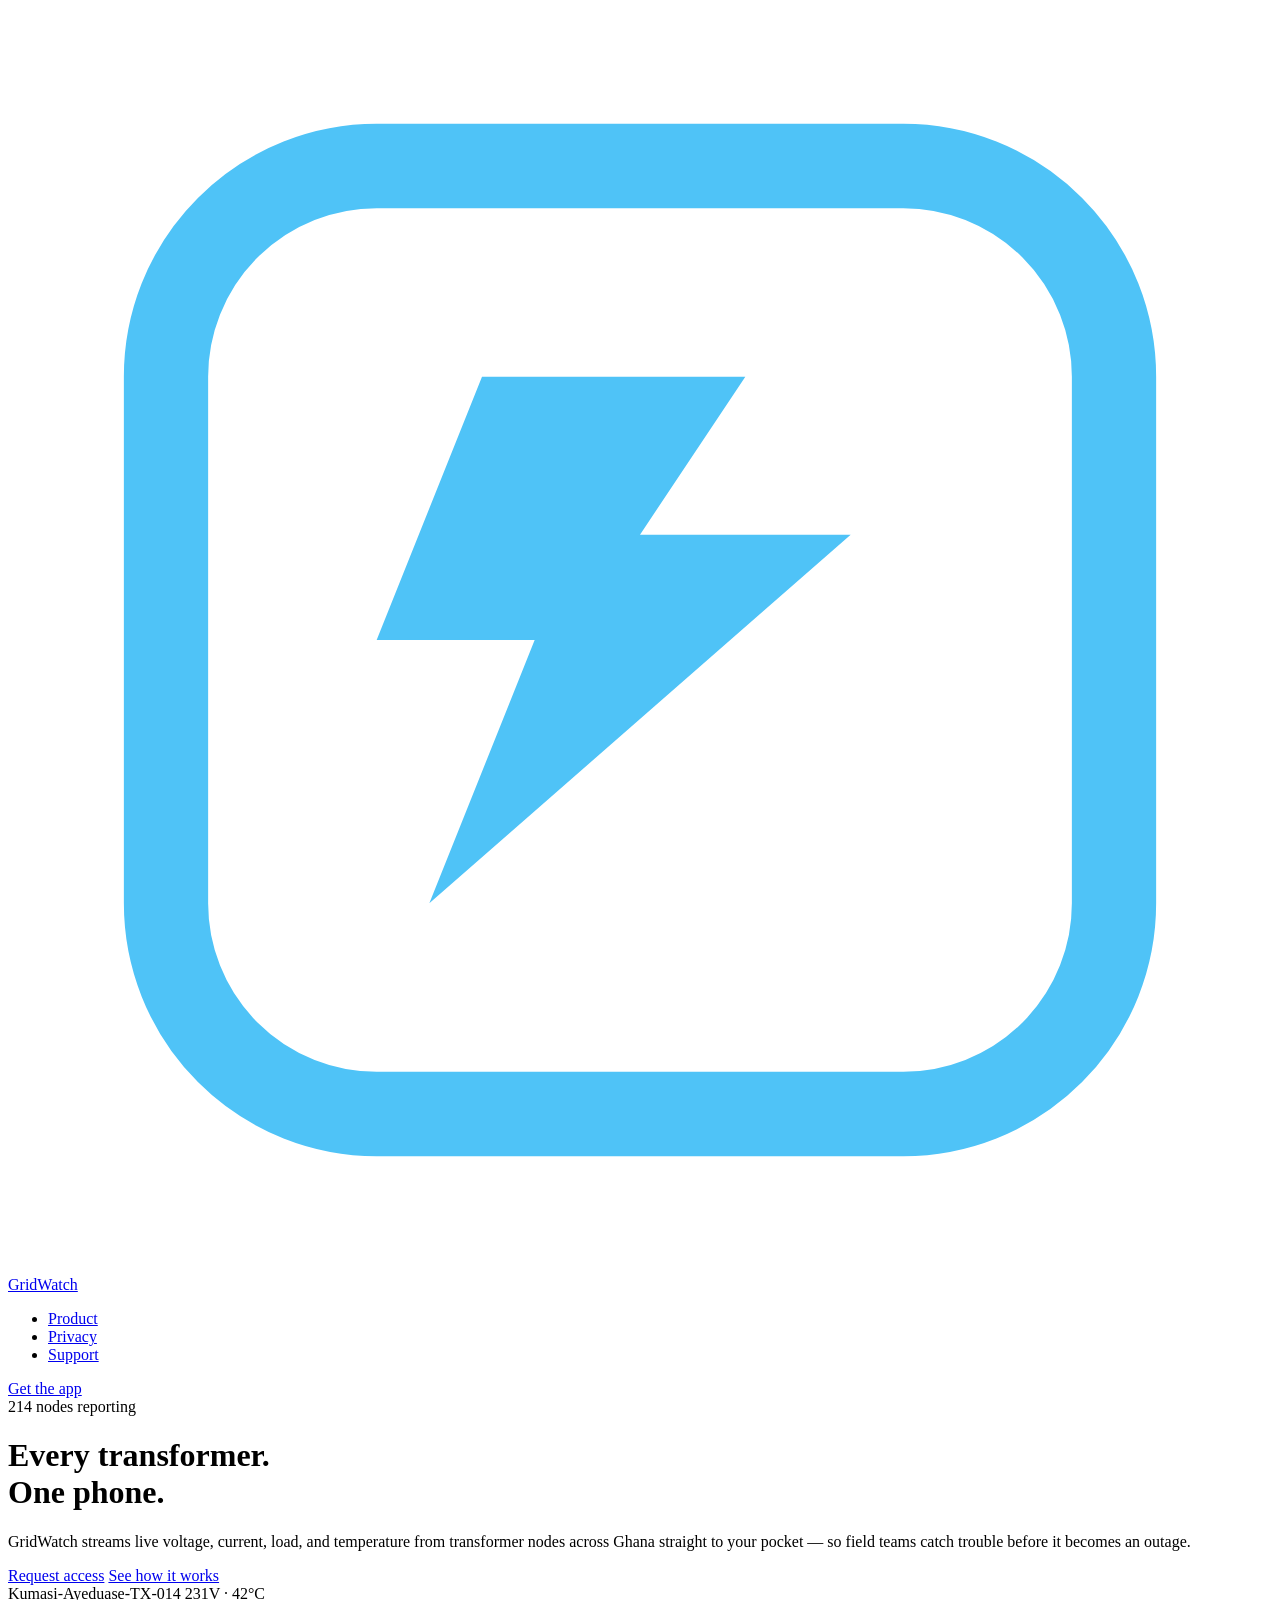
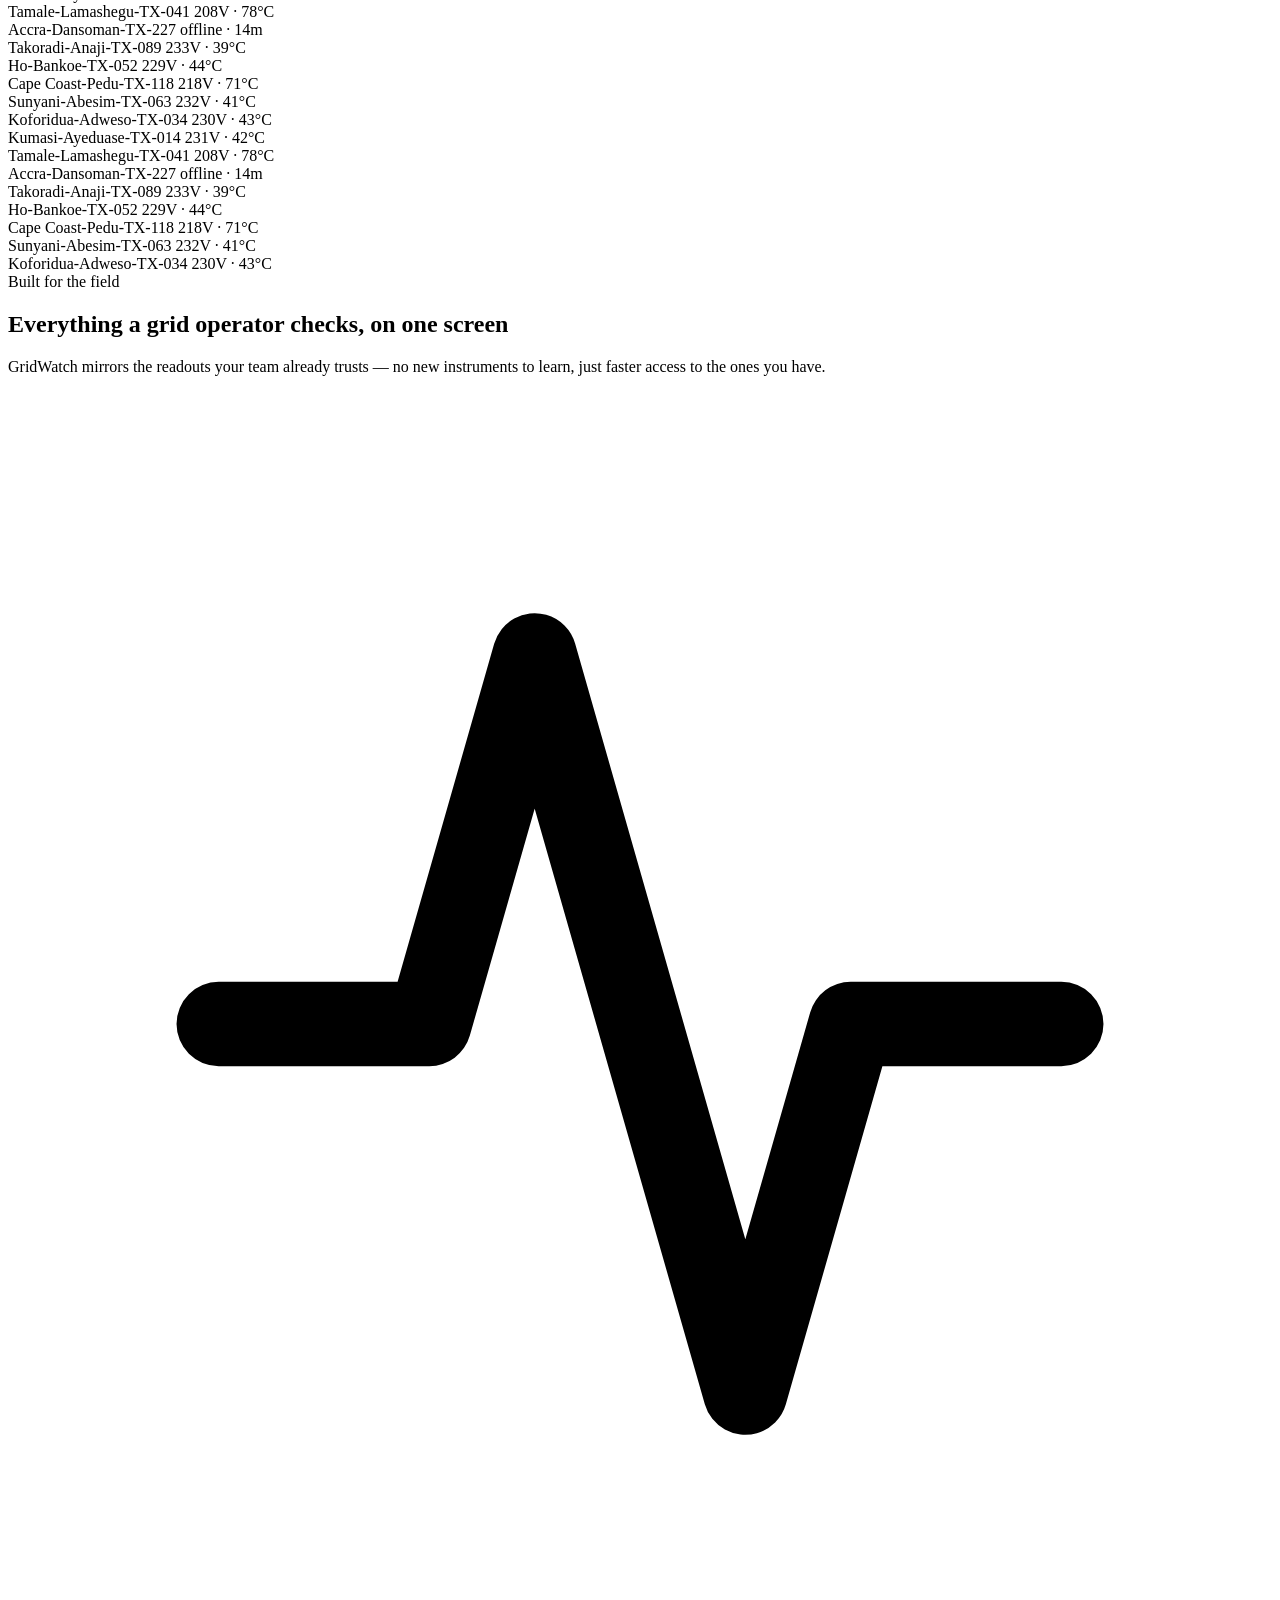
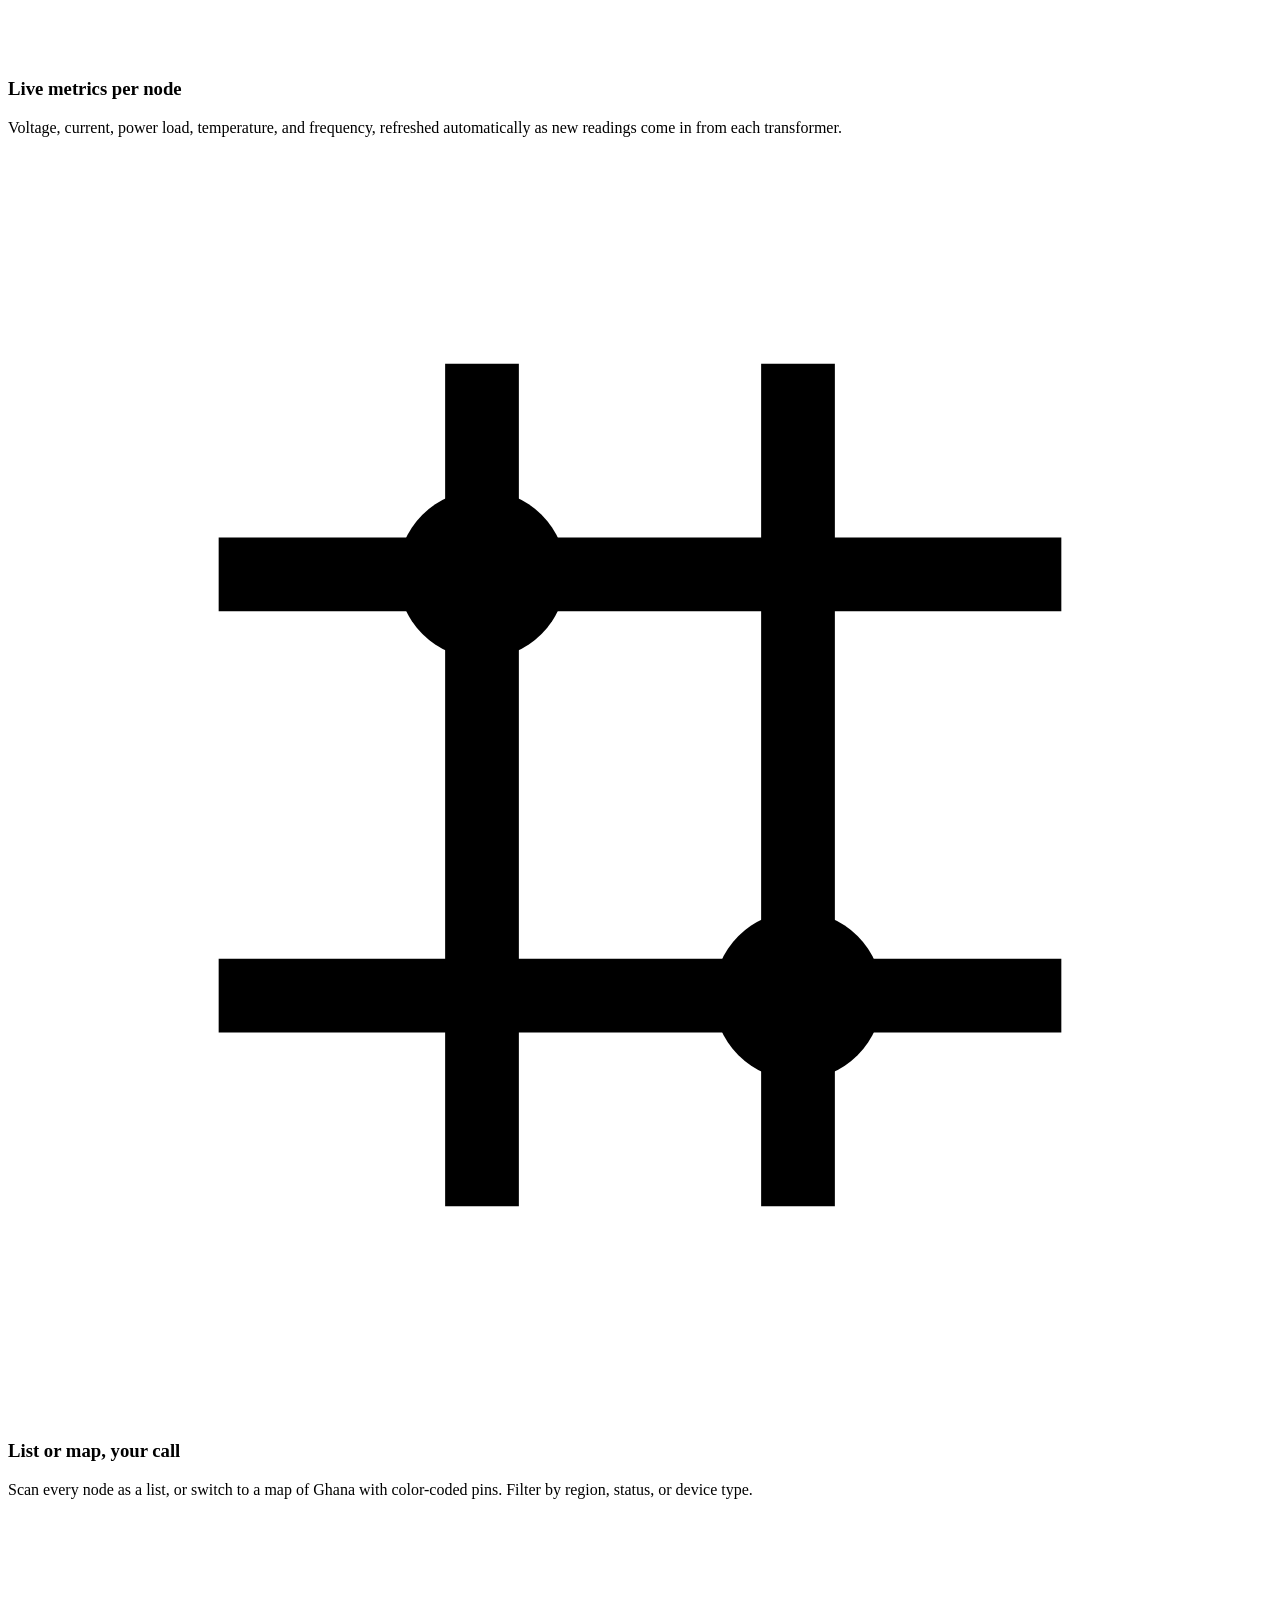
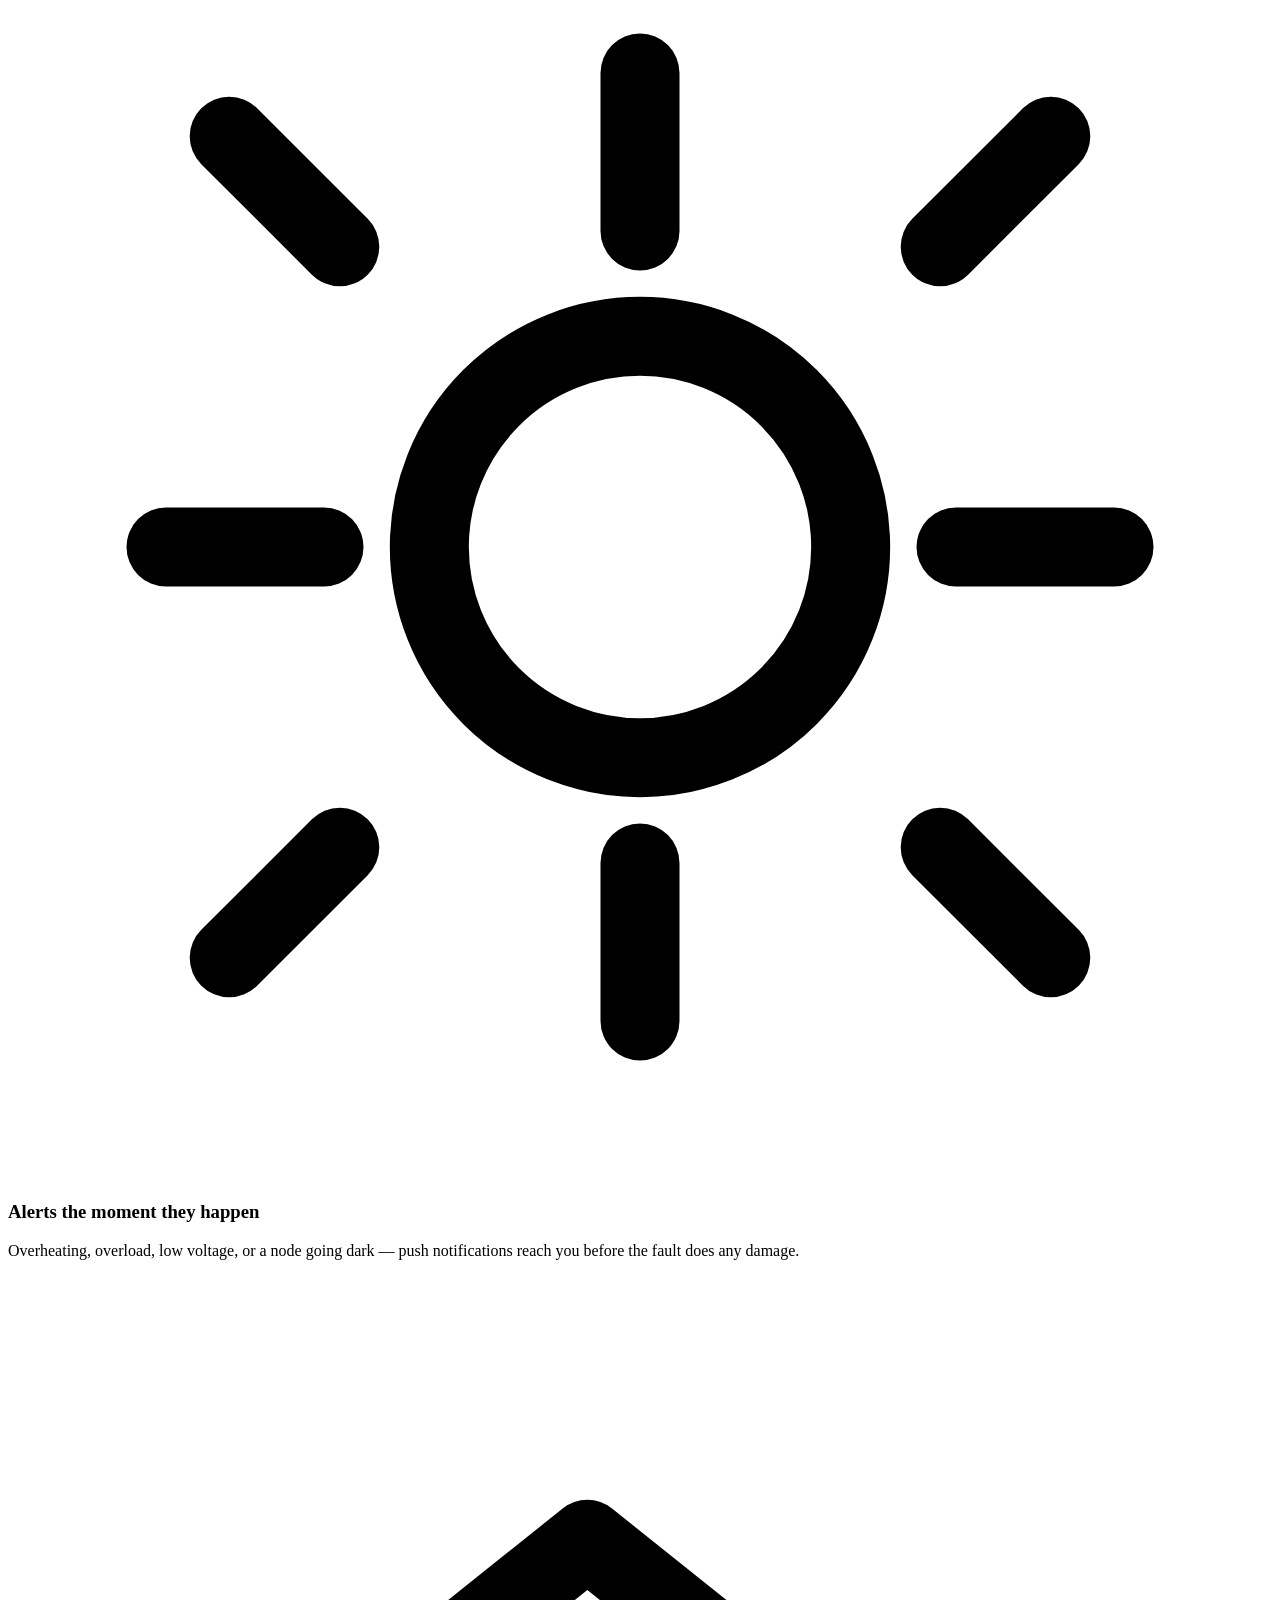
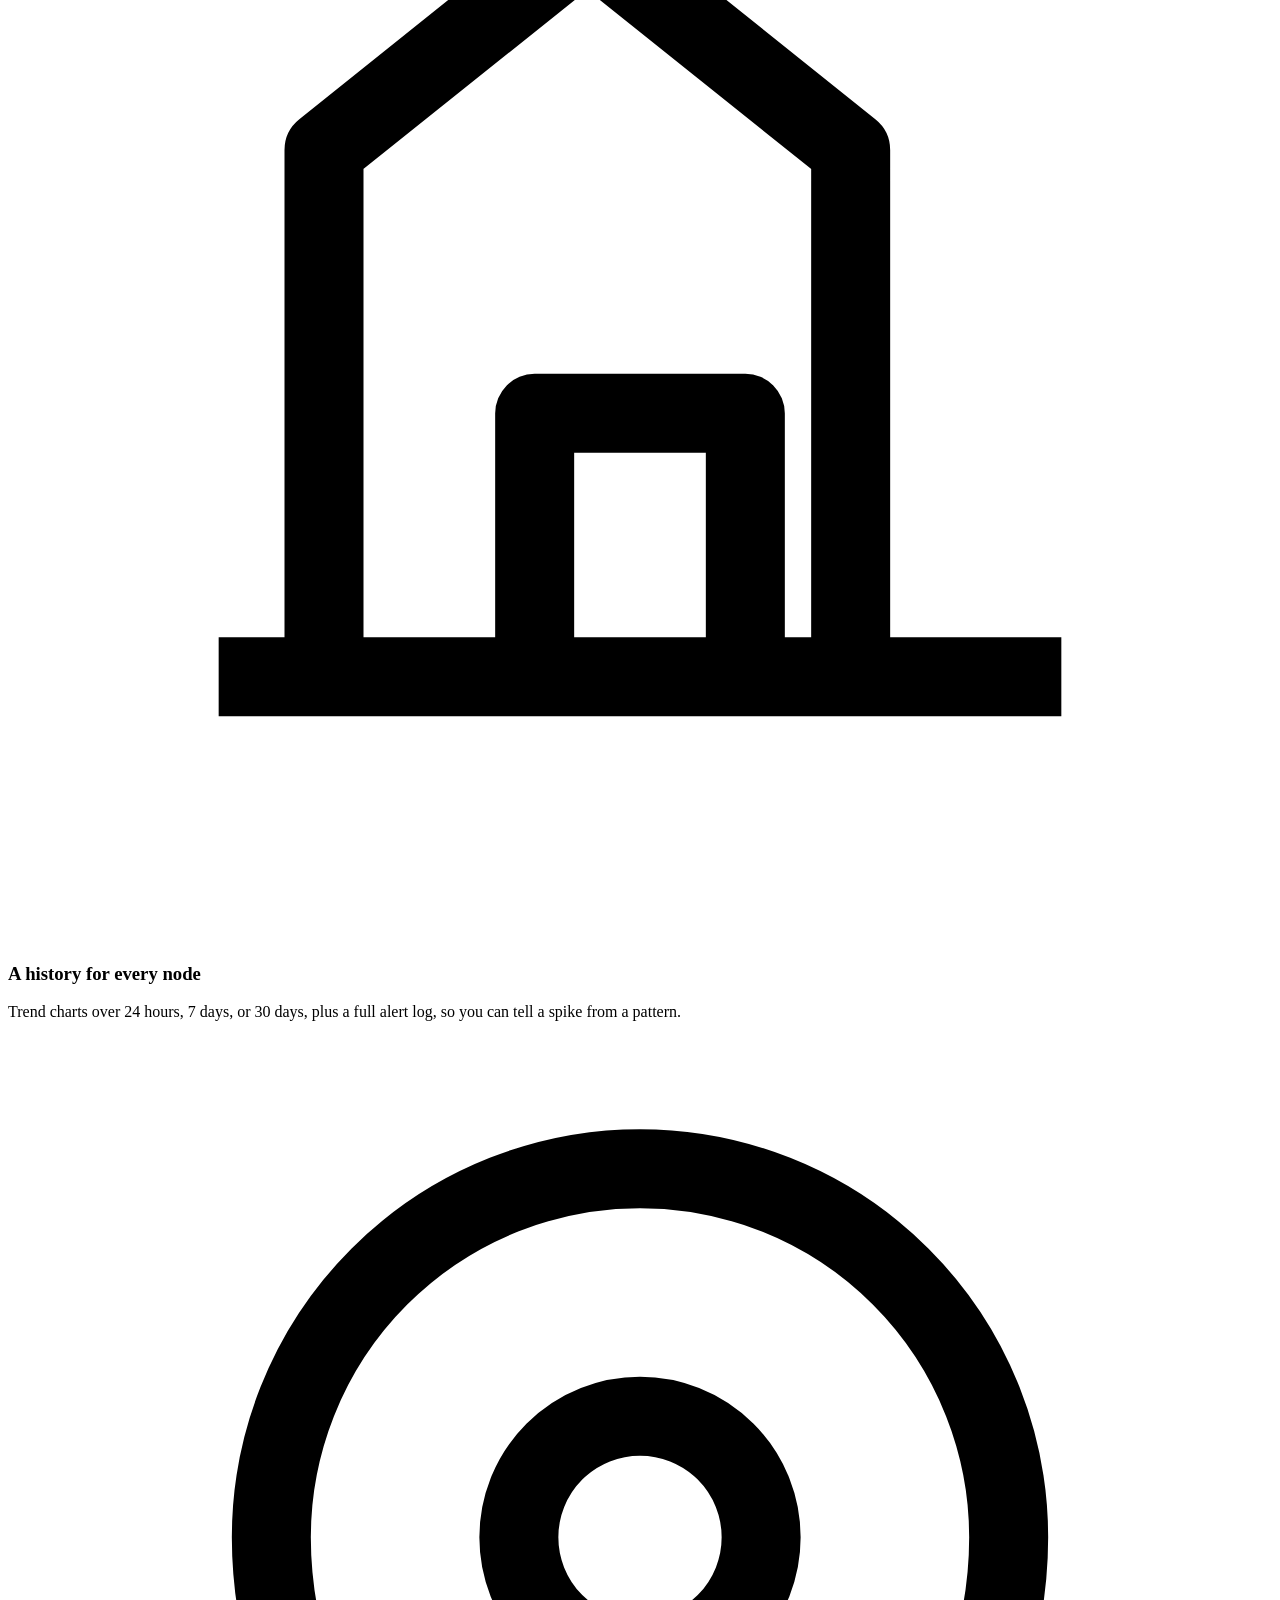
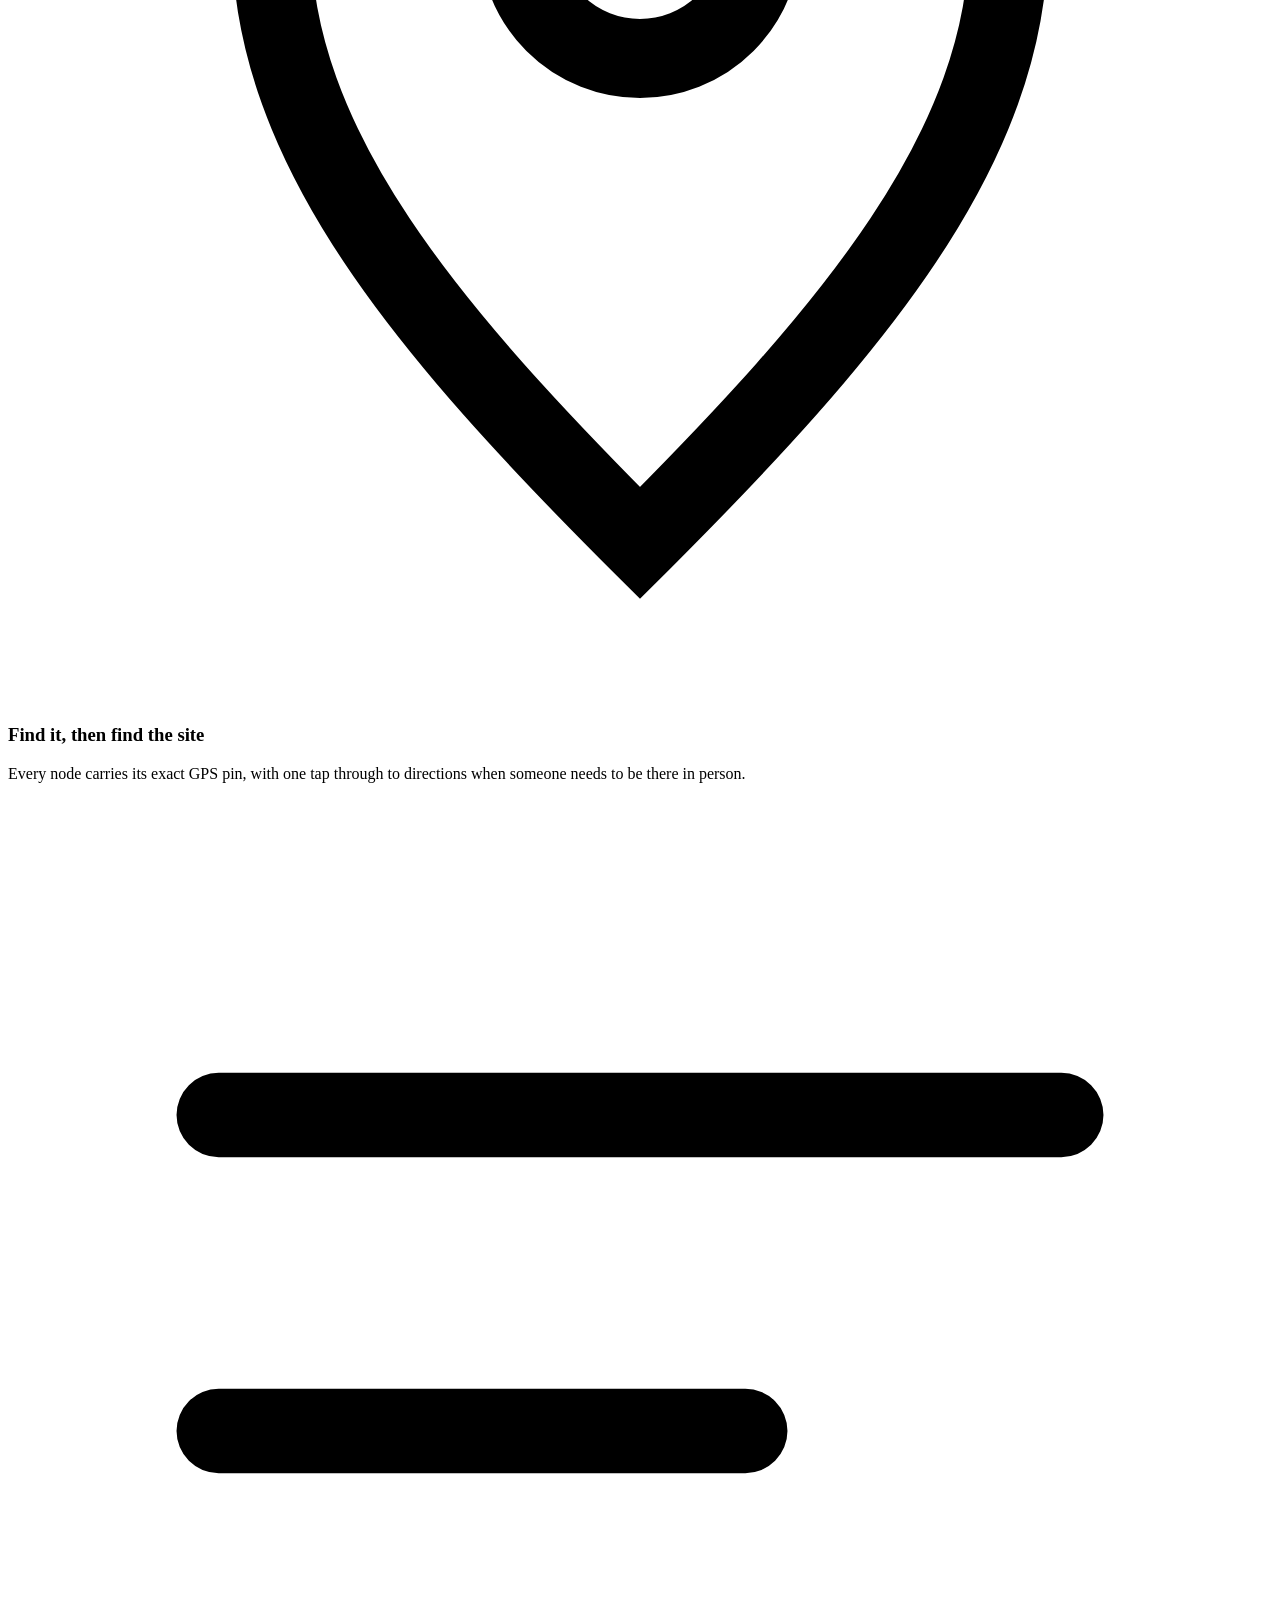
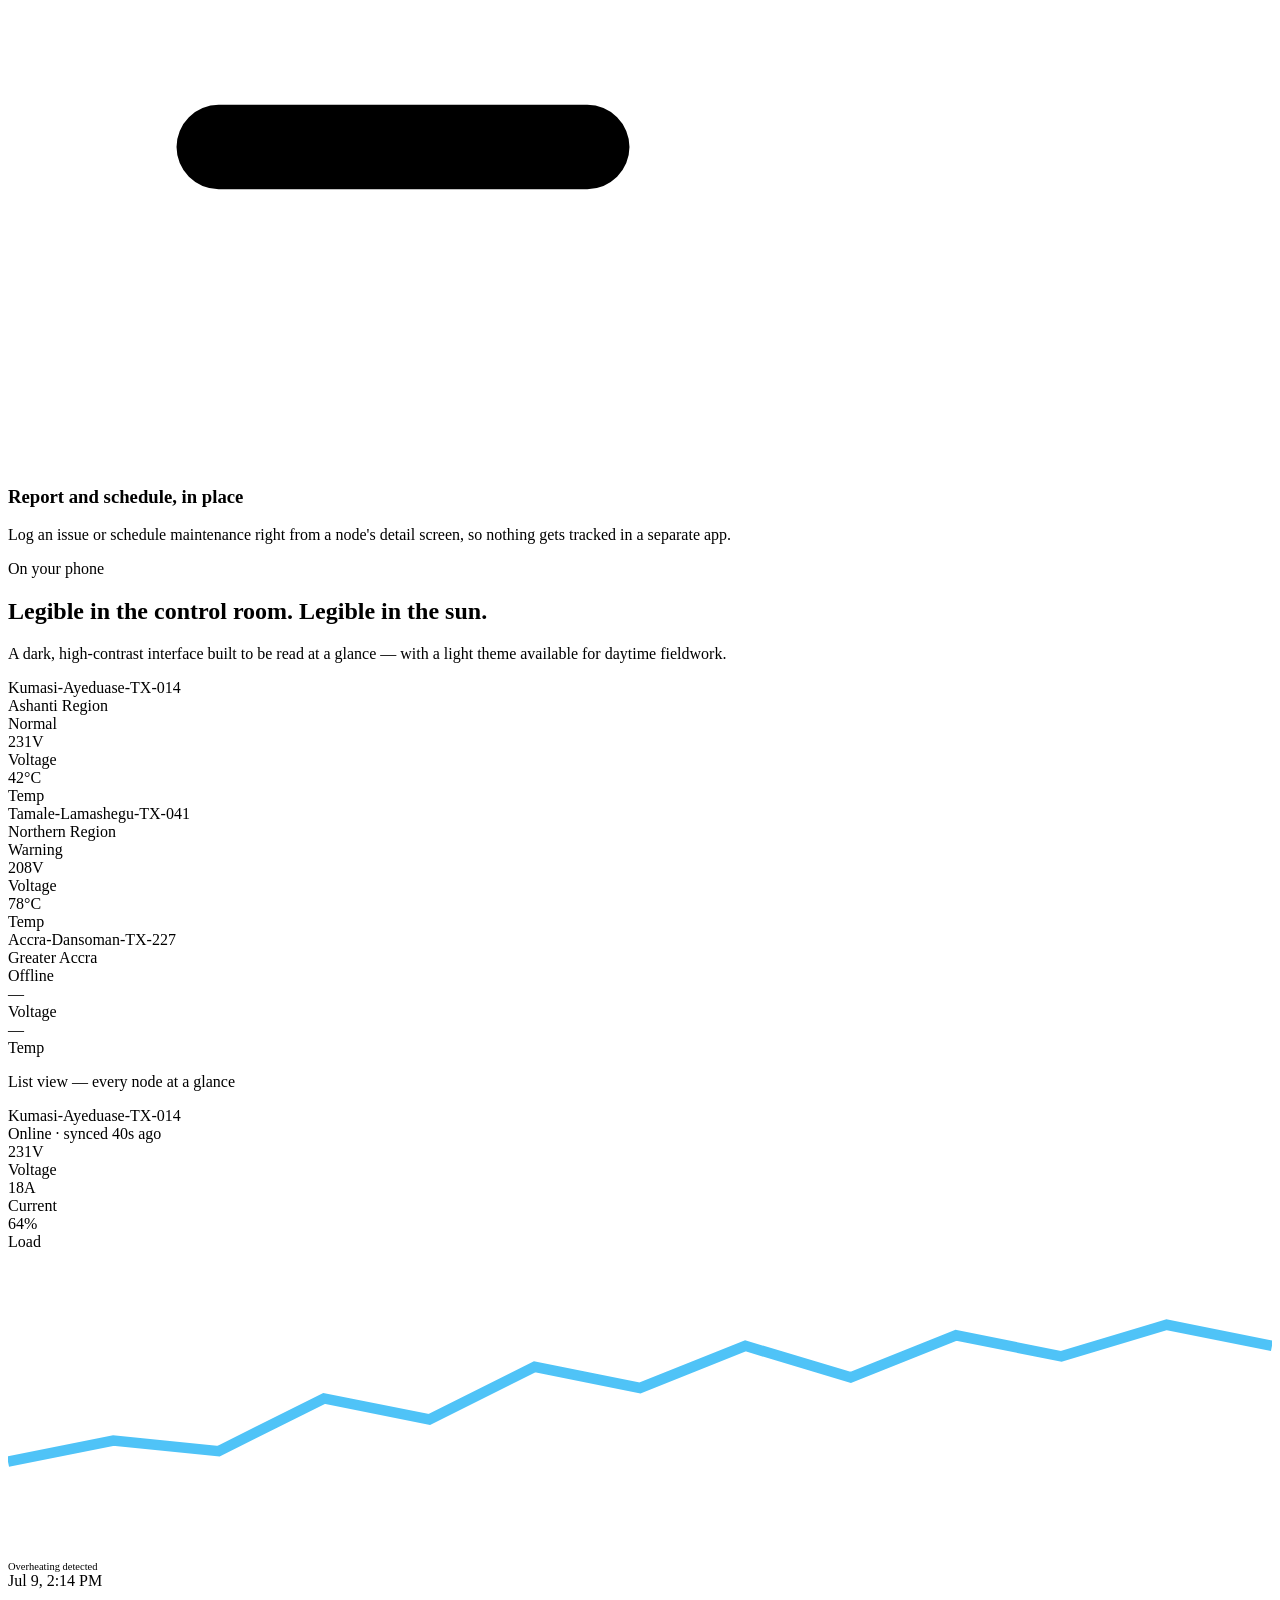
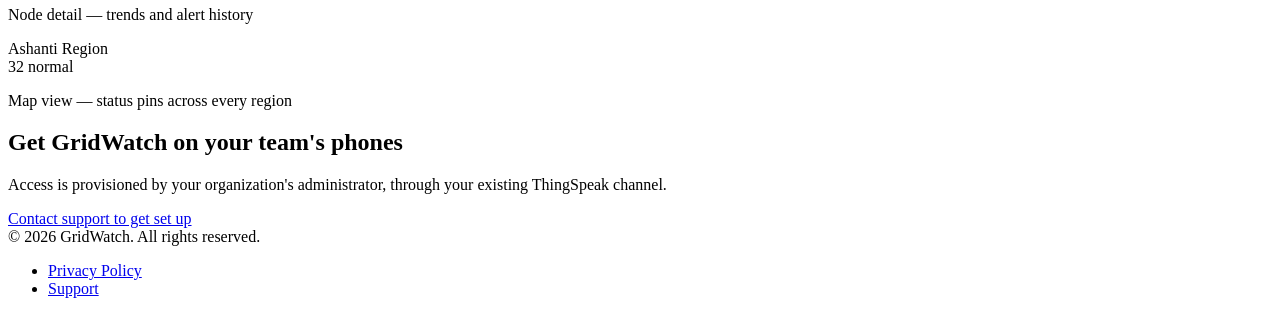
==== index.html @ 8b5fe707 "refactor: migrate main index.html to the root directory and remove legacy docs version." ====
<!DOCTYPE html>
<html lang="en">
<head>
<meta charset="UTF-8">
<meta name="viewport" content="width=device-width, initial-scale=1.0">
<title>GridWatch — Real-time transformer monitoring across Ghana</title>
<meta name="description" content="GridWatch gives field engineers and grid operators live voltage, load, and temperature data from every transformer node — with instant alerts and map-based tracking.">
<link rel="preconnect" href="https://fonts.googleapis.com">
<link rel="preconnect" href="https://fonts.gstatic.com" crossorigin>
<link href="https://fonts.googleapis.com/css2?family=Space+Grotesk:wght@500;600;700&family=Inter:wght@400;500;600&family=JetBrains+Mono:wght@400;500&display=swap" rel="stylesheet">
<link rel="stylesheet" href="styles.css">
</head>
<body>

<nav class="site-nav">
  <div class="wrap">
    <a href="index.html" class="brand">
      <svg class="brand-mark" viewBox="0 0 24 24" fill="none" xmlns="http://www.w3.org/2000/svg">
        <rect x="3" y="3" width="18" height="18" rx="4" stroke="#4fc3f7" stroke-width="1.6"/>
        <path d="M9 7L7 12H10L8 17L16 10H12L14 7H9Z" fill="#4fc3f7"/>
      </svg>
      GridWatch
    </a>
    <ul class="nav-links">
      <li><a href="index.html" aria-current="page">Product</a></li>
      <li><a href="privacy.html">Privacy</a></li>
      <li><a href="support.html">Support</a></li>
    </ul>
    <a href="support.html" class="nav-cta">Get the app</a>
  </div>
</nav>

<header class="hero">
  <div class="wrap">
    <span class="eyebrow"><span class="dot dot-green"></span> 214 nodes reporting</span>
    <h1 class="hero-title">Every transformer.<br>One <span class="accent">phone.</span></h1>
    <p class="hero-sub">GridWatch streams live voltage, current, load, and temperature from transformer nodes across Ghana straight to your pocket — so field teams catch trouble before it becomes an outage.</p>
    <div class="hero-actions">
      <a href="support.html" class="btn btn-primary">Request access</a>
      <a href="#features" class="btn btn-ghost">See how it works</a>
    </div>
  </div>
</header>

<div class="live-strip" aria-hidden="true">
  <div class="strip-track" id="stripTrack"></div>
</div>

<main>
<section id="features">
  <div class="wrap">
    <div class="section-head">
      <span class="section-label">Built for the field</span>
      <h2>Everything a grid operator checks, on one screen</h2>
      <p class="section-sub">GridWatch mirrors the readouts your team already trusts — no new instruments to learn, just faster access to the ones you have.</p>
    </div>

    <div class="feature-grid">
      <div class="feature-card">
        <svg class="icon" viewBox="0 0 24 24" fill="none"><path d="M4 12h4l2-7 4 14 2-7h4" stroke="currentColor" stroke-width="1.6" stroke-linecap="round" stroke-linejoin="round"/></svg>
        <h3>Live metrics per node</h3>
        <p>Voltage, current, power load, temperature, and frequency, refreshed automatically as new readings come in from each transformer.</p>
      </div>
      <div class="feature-card">
        <svg class="icon" viewBox="0 0 24 24" fill="none"><path d="M9 4v16M15 4v16M4 8h16M4 16h16" stroke="currentColor" stroke-width="1.4"/><circle cx="9" cy="8" r="1.6" fill="currentColor"/><circle cx="15" cy="16" r="1.6" fill="currentColor"/></svg>
        <h3>List or map, your call</h3>
        <p>Scan every node as a list, or switch to a map of Ghana with color-coded pins. Filter by region, status, or device type.</p>
      </div>
      <div class="feature-card">
        <svg class="icon" viewBox="0 0 24 24" fill="none"><path d="M12 3v3M12 18v3M4.2 4.2l2.1 2.1M17.7 17.7l2.1 2.1M3 12h3M18 12h3M4.2 19.8l2.1-2.1M17.7 6.3l2.1-2.1" stroke="currentColor" stroke-width="1.5" stroke-linecap="round"/><circle cx="12" cy="12" r="4" stroke="currentColor" stroke-width="1.5"/></svg>
        <h3>Alerts the moment they happen</h3>
        <p>Overheating, overload, low voltage, or a node going dark — push notifications reach you before the fault does any damage.</p>
      </div>
      <div class="feature-card">
        <svg class="icon" viewBox="0 0 24 24" fill="none"><path d="M4 19h16M6 19V9l5-4 5 4v10M10 19v-5h4v5" stroke="currentColor" stroke-width="1.5" stroke-linejoin="round"/></svg>
        <h3>A history for every node</h3>
        <p>Trend charts over 24 hours, 7 days, or 30 days, plus a full alert log, so you can tell a spike from a pattern.</p>
      </div>
      <div class="feature-card">
        <svg class="icon" viewBox="0 0 24 24" fill="none"><path d="M12 21c4-4 7-7.5 7-11.5A7 7 0 105 9.5C5 13.5 8 17 12 21z" stroke="currentColor" stroke-width="1.5"/><circle cx="12" cy="9.5" r="2.3" stroke="currentColor" stroke-width="1.5"/></svg>
        <h3>Find it, then find the site</h3>
        <p>Every node carries its exact GPS pin, with one tap through to directions when someone needs to be there in person.</p>
      </div>
      <div class="feature-card">
        <svg class="icon" viewBox="0 0 24 24" fill="none"><path d="M4 6h16M4 12h10M4 18h7" stroke="currentColor" stroke-width="1.6" stroke-linecap="round"/></svg>
        <h3>Report and schedule, in place</h3>
        <p>Log an issue or schedule maintenance right from a node's detail screen, so nothing gets tracked in a separate app.</p>
      </div>
    </div>
  </div>
</section>

<section>
  <div class="wrap">
    <div class="section-head">
      <span class="section-label">On your phone</span>
      <h2>Legible in the control room. Legible in the sun.</h2>
      <p class="section-sub">A dark, high-contrast interface built to be read at a glance — with a light theme available for daytime fieldwork.</p>
    </div>

    <div class="screens-row">
      <div>
        <div class="phone">
          <div class="phone-screen">
            <div class="mock-card">
              <div class="mock-row">
                <div>
                  <div class="mock-id">Kumasi-Ayeduase-TX-014</div>
                  <div class="mock-region">Ashanti Region</div>
                </div>
                <span class="mock-badge badge-green"><span class="dot dot-green"></span>Normal</span>
              </div>
              <div class="mock-metrics">
                <div class="mock-metric"><div class="n">231V</div><div class="l">Voltage</div></div>
                <div class="mock-metric"><div class="n">42°C</div><div class="l">Temp</div></div>
              </div>
            </div>
            <div class="mock-card">
              <div class="mock-row">
                <div>
                  <div class="mock-id">Tamale-Lamashegu-TX-041</div>
                  <div class="mock-region">Northern Region</div>
                </div>
                <span class="mock-badge badge-amber"><span class="dot dot-amber"></span>Warning</span>
              </div>
              <div class="mock-metrics">
                <div class="mock-metric"><div class="n">208V</div><div class="l">Voltage</div></div>
                <div class="mock-metric"><div class="n">78°C</div><div class="l">Temp</div></div>
              </div>
            </div>
            <div class="mock-card">
              <div class="mock-row">
                <div>
                  <div class="mock-id">Accra-Dansoman-TX-227</div>
                  <div class="mock-region">Greater Accra</div>
                </div>
                <span class="mock-badge badge-red"><span class="dot dot-red"></span>Offline</span>
              </div>
              <div class="mock-metrics">
                <div class="mock-metric"><div class="n">—</div><div class="l">Voltage</div></div>
                <div class="mock-metric"><div class="n">—</div><div class="l">Temp</div></div>
              </div>
            </div>
          </div>
        </div>
        <p class="phone-cap">List view — every node at a glance</p>
      </div>

      <div>
        <div class="phone">
          <div class="phone-screen">
            <div class="mock-card">
              <div class="mock-row">
                <div>
                  <div class="mock-id">Kumasi-Ayeduase-TX-014</div>
                  <div class="mock-region">Online · synced 40s ago</div>
                </div>
              </div>
            </div>
            <div class="mock-metrics">
              <div class="mock-metric"><div class="n">231V</div><div class="l">Voltage</div></div>
              <div class="mock-metric"><div class="n">18A</div><div class="l">Current</div></div>
              <div class="mock-metric"><div class="n">64%</div><div class="l">Load</div></div>
            </div>
            <div class="mock-chart">
              <svg width="100%" height="100%" viewBox="0 0 240 58" preserveAspectRatio="none">
                <polyline points="0,40 20,36 40,38 60,28 80,32 100,22 120,26 140,18 160,24 180,16 200,20 220,14 240,18" fill="none" stroke="#4fc3f7" stroke-width="2"/>
              </svg>
            </div>
            <div class="mock-card">
              <div class="mock-row">
                <div class="mock-id" style="font-size:10.5px;">Overheating detected</div>
                <div class="mock-region" style="margin-top:0;">Jul 9, 2:14 PM</div>
              </div>
            </div>
          </div>
        </div>
        <p class="phone-cap">Node detail — trends and alert history</p>
      </div>

      <div>
        <div class="phone">
          <div class="phone-screen">
            <div class="mock-map">
              <span class="mock-pin" style="background:#34d399; top:30%; left:28%;"></span>
              <span class="mock-pin" style="background:#34d399; top:52%; left:60%;"></span>
              <span class="mock-pin" style="background:#fbbf24; top:62%; left:35%;"></span>
              <span class="mock-pin" style="background:#f87171; top:40%; left:70%;"></span>
              <span class="mock-pin" style="background:#34d399; top:75%; left:55%;"></span>
            </div>
            <div class="mock-card">
              <div class="mock-row">
                <div class="mock-id">Ashanti Region</div>
                <span class="mock-badge badge-green"><span class="dot dot-green"></span>32 normal</span>
              </div>
            </div>
          </div>
        </div>
        <p class="phone-cap">Map view — status pins across every region</p>
      </div>
    </div>
  </div>
</section>

<section class="cta-band">
  <div class="wrap">
    <h2>Get GridWatch on your team's phones</h2>
    <p>Access is provisioned by your organization's administrator, through your existing ThingSpeak channel.</p>
    <div class="cta-actions">
      <a href="support.html" class="btn btn-primary">Contact support to get set up</a>
    </div>
  </div>
</section>
</main>

<footer>
  <div class="wrap footer-row">
    <span class="footer-copy">© 2026 GridWatch. All rights reserved.</span>
    <ul class="footer-links">
      <li><a href="privacy.html">Privacy Policy</a></li>
      <li><a href="support.html">Support</a></li>
    </ul>
  </div>
</footer>

<script>
  // Build the live node strip once and duplicate it so the marquee loops seamlessly.
  const nodes = [
    { id: "Kumasi-Ayeduase-TX-014", status: "green", val: "231V · 42°C" },
    { id: "Tamale-Lamashegu-TX-041", status: "amber", val: "208V · 78°C" },
    { id: "Accra-Dansoman-TX-227", status: "red", val: "offline · 14m" },
    { id: "Takoradi-Anaji-TX-089", status: "green", val: "233V · 39°C" },
    { id: "Ho-Bankoe-TX-052", status: "green", val: "229V · 44°C" },
    { id: "Cape Coast-Pedu-TX-118", status: "amber", val: "218V · 71°C" },
    { id: "Sunyani-Abesim-TX-063", status: "green", val: "232V · 41°C" },
    { id: "Koforidua-Adweso-TX-034", status: "green", val: "230V · 43°C" },
  ];
  const track = document.getElementById("stripTrack");
  function render(list) {
    return list.map(n => `
      <div class="strip-node">
        <span class="dot dot-${n.status}"></span>
        <span class="id">${n.id}</span>
        <span class="val">${n.val}</span>
      </div>`).join("");
  }
  track.innerHTML = render(nodes) + render(nodes);
</script>

</body>
</html>
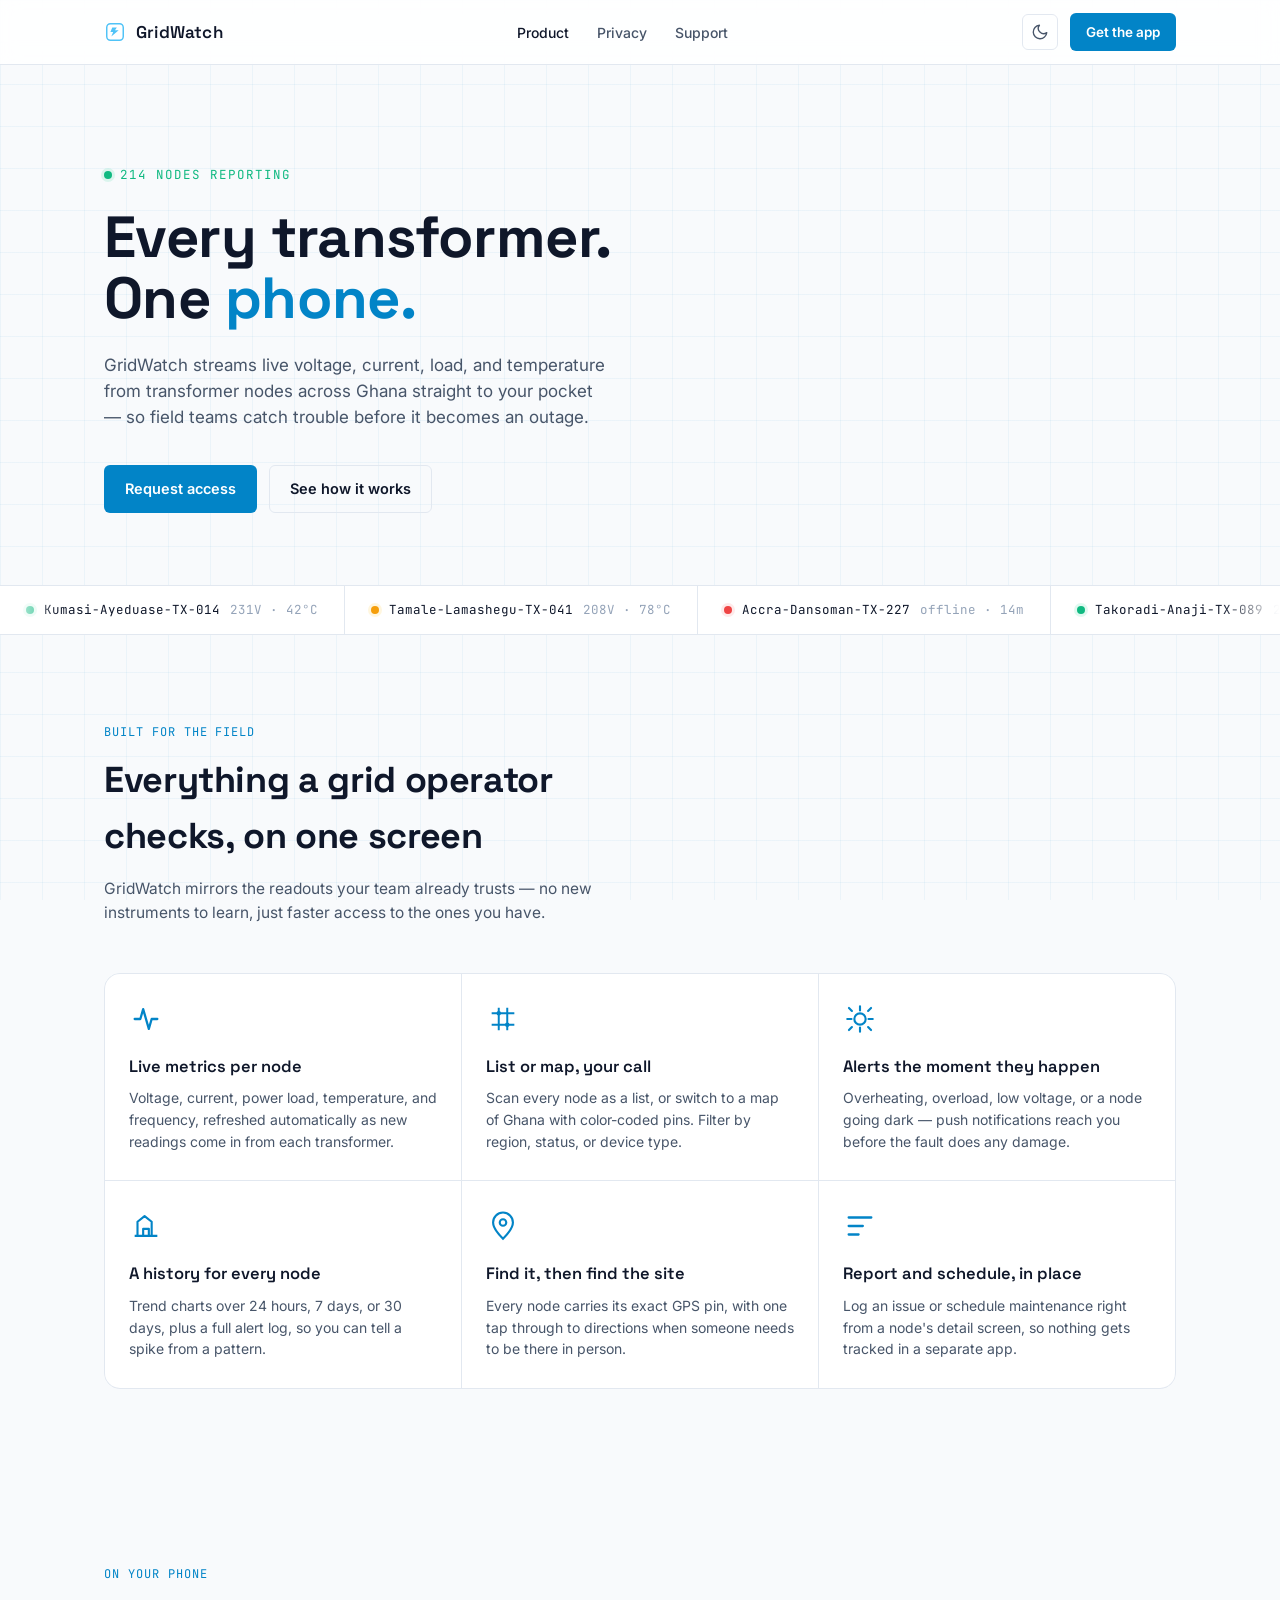
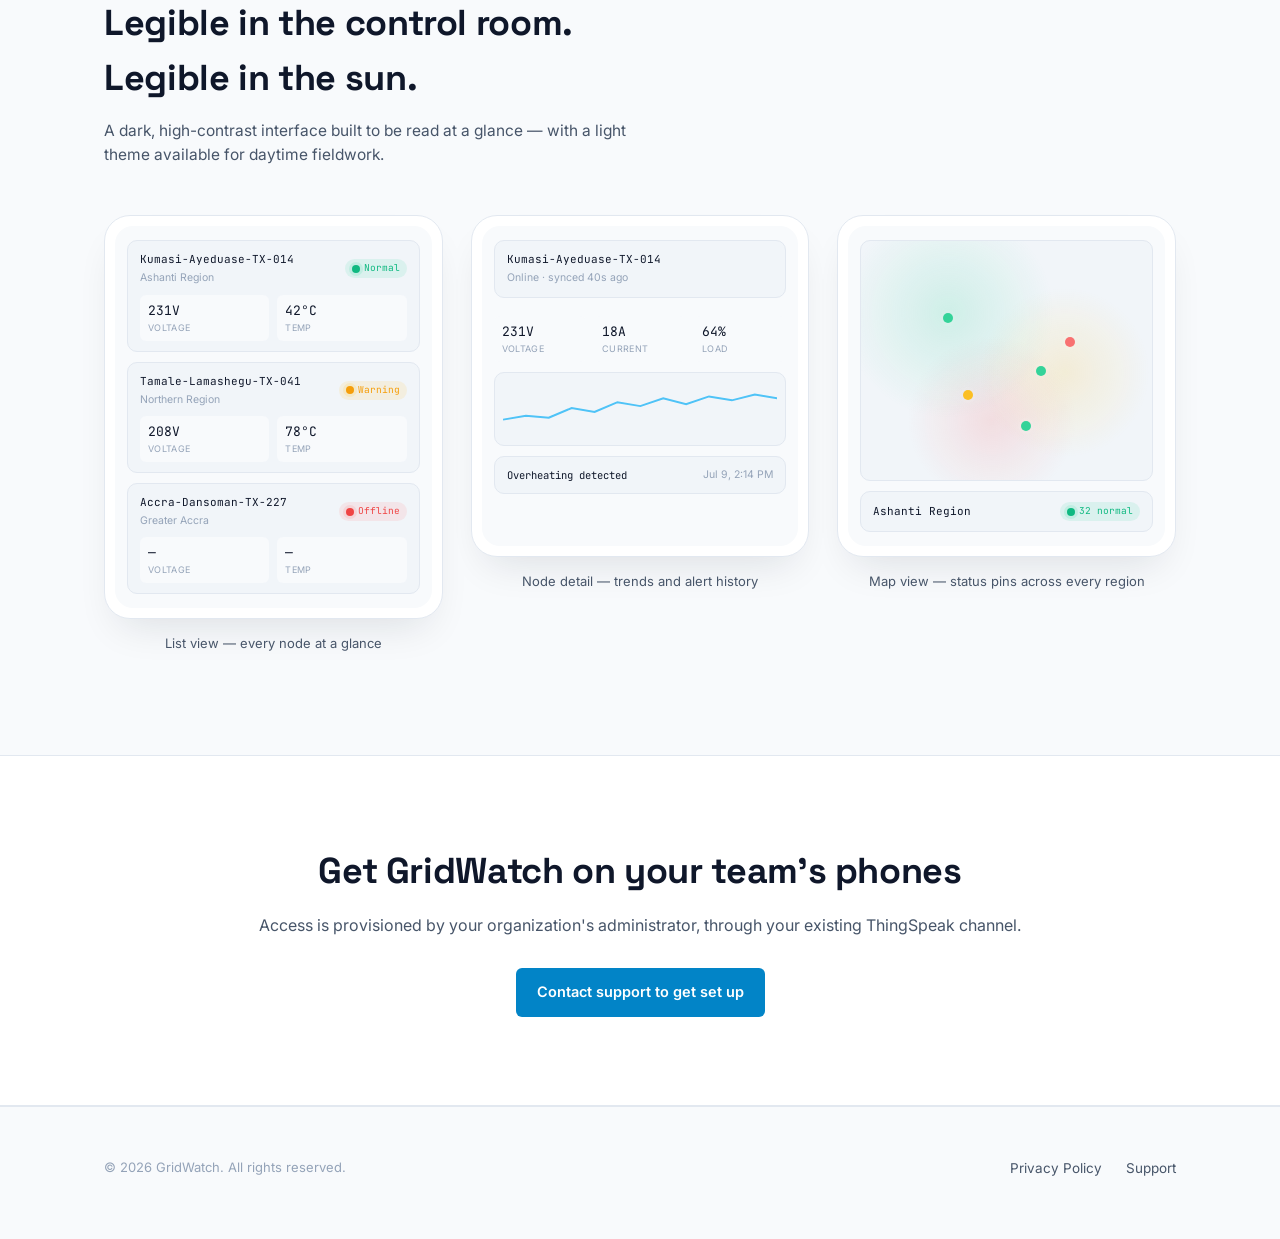
==== commit 7d324cda: "Add light mode support and theme toggle control across GridWatch pages Co-authored-by: KaliBlip <698" ====
--- a/index.html
+++ b/index.html
@@ -9,6 +9,7 @@
 <link rel="preconnect" href="https://fonts.gstatic.com" crossorigin>
 <link href="https://fonts.googleapis.com/css2?family=Space+Grotesk:wght@500;600;700&family=Inter:wght@400;500;600&family=JetBrains+Mono:wght@400;500&display=swap" rel="stylesheet">
 <link rel="stylesheet" href="styles.css">
+<script src="theme-init.js"></script>
 </head>
 <body>
 
@@ -26,7 +27,25 @@
       <li><a href="privacy.html">Privacy</a></li>
       <li><a href="support.html">Support</a></li>
     </ul>
-    <a href="support.html" class="nav-cta">Get the app</a>
+    <div class="nav-actions">
+      <button class="theme-toggle" aria-label="Toggle theme">
+        <svg class="icon-sun" viewBox="0 0 24 24" fill="none" stroke="currentColor" stroke-width="1.8" stroke-linecap="round" stroke-linejoin="round">
+          <circle cx="12" cy="12" r="5"></circle>
+          <line x1="12" y1="1" x2="12" y2="3"></line>
+          <line x1="12" y1="21" x2="12" y2="23"></line>
+          <line x1="4.22" y1="4.22" x2="5.64" y2="5.64"></line>
+          <line x1="18.36" y1="18.36" x2="19.78" y2="19.78"></line>
+          <line x1="1" y1="12" x2="3" y2="12"></line>
+          <line x1="21" y1="12" x2="23" y2="12"></line>
+          <line x1="4.22" y1="19.78" x2="5.64" y2="18.36"></line>
+          <line x1="18.36" y1="5.64" x2="19.78" y2="4.22"></line>
+        </svg>
+        <svg class="icon-moon" viewBox="0 0 24 24" fill="none" stroke="currentColor" stroke-width="1.8" stroke-linecap="round" stroke-linejoin="round">
+          <path d="M21 12.79A9 9 0 1 1 11.21 3 7 7 0 0 0 21 12.79z"></path>
+        </svg>
+      </button>
+      <a href="support.html" class="nav-cta">Get the app</a>
+    </div>
   </div>
 </nav>
 
@@ -246,6 +265,7 @@
   }
   track.innerHTML = render(nodes) + render(nodes);
 </script>
+<script src="theme.js"></script>
 
 </body>
 </html>
--- a/styles.css
+++ b/styles.css
@@ -0,0 +1,668 @@
+/* ===========================================================
+   GridWatch — Design Tokens
+   Control-room dashboard aesthetic. Dark base, three status
+   colors carried over from the app itself, cyan as the one
+   interactive/brand accent (kept separate from status colors
+   so it never gets mistaken for a state).
+=========================================================== */
+:root {
+  --bg: #0a0e12;
+  --surface: #121820;
+  --surface-2: #1a222b;
+  --border: #232d38;
+  --text: #e7edf1;
+  --text-muted: #8592a0;
+  --text-faint: #566270;
+
+  --green: #34d399;   /* normal / online   */
+  --amber: #fbbf24;   /* warning           */
+  --red:   #f87171;   /* critical / offline*/
+  --cyan:  #4fc3f7;   /* brand / interactive only */
+
+  --nav-bg: rgba(10, 14, 18, 0.82);
+  --grid-line: rgba(79, 195, 247, 0.035);
+  --shadow-phone: 0 30px 60px -30px rgba(0,0,0,0.6);
+  --btn-primary-bg: #4fc3f7;
+  --btn-primary-hover: #7ad2f9;
+  --btn-primary-text: #06121a;
+
+  --font-display: "Space Grotesk", "Inter", sans-serif;
+  --font-body: "Inter", sans-serif;
+  --font-mono: "JetBrains Mono", ui-monospace, monospace;
+
+  --radius-sm: 6px;
+  --radius-md: 10px;
+  --radius-lg: 16px;
+
+  --max-w: 1120px;
+
+  color-scheme: dark;
+}
+
+[data-theme="light"] {
+  --bg: #f8fafc;
+  --surface: #ffffff;
+  --surface-2: #f1f5f9;
+  --border: #e2e8f0;
+  --text: #0f172a;
+  --text-muted: #475569;
+  --text-faint: #94a3b8;
+
+  --green: #10b981;
+  --amber: #f59e0b;
+  --red:   #ef4444;
+  --cyan:  #0284c7;
+
+  --nav-bg: rgba(255, 255, 255, 0.85);
+  --grid-line: rgba(2, 132, 199, 0.05);
+  --shadow-phone: 0 20px 40px -15px rgba(15, 23, 42, 0.12);
+  --btn-primary-bg: #0284c7;
+  --btn-primary-hover: #0369a1;
+  --btn-primary-text: #ffffff;
+
+  color-scheme: light;
+}
+
+[data-theme="dark"] {
+  --bg: #0a0e12;
+  --surface: #121820;
+  --surface-2: #1a222b;
+  --border: #232d38;
+  --text: #e7edf1;
+  --text-muted: #8592a0;
+  --text-faint: #566270;
+
+  --green: #34d399;
+  --amber: #fbbf24;
+  --red:   #f87171;
+  --cyan:  #4fc3f7;
+
+  --nav-bg: rgba(10, 14, 18, 0.82);
+  --grid-line: rgba(79, 195, 247, 0.035);
+  --shadow-phone: 0 30px 60px -30px rgba(0,0,0,0.6);
+  --btn-primary-bg: #4fc3f7;
+  --btn-primary-hover: #7ad2f9;
+  --btn-primary-text: #06121a;
+
+  color-scheme: dark;
+}
+
+@media (prefers-color-scheme: light) {
+  :root:not([data-theme="dark"]) {
+    --bg: #f8fafc;
+    --surface: #ffffff;
+    --surface-2: #f1f5f9;
+    --border: #e2e8f0;
+    --text: #0f172a;
+    --text-muted: #475569;
+    --text-faint: #94a3b8;
+
+    --green: #10b981;
+    --amber: #f59e0b;
+    --red:   #ef4444;
+    --cyan:  #0284c7;
+
+    --nav-bg: rgba(255, 255, 255, 0.85);
+    --grid-line: rgba(2, 132, 199, 0.05);
+    --shadow-phone: 0 20px 40px -15px rgba(15, 23, 42, 0.12);
+    --btn-primary-bg: #0284c7;
+    --btn-primary-hover: #0369a1;
+    --btn-primary-text: #ffffff;
+
+    color-scheme: light;
+  }
+}
+
+* { box-sizing: border-box; }
+html { scroll-behavior: smooth; }
+
+body {
+  margin: 0;
+  background: var(--bg);
+  color: var(--text);
+  font-family: var(--font-body);
+  line-height: 1.55;
+  -webkit-font-smoothing: antialiased;
+}
+
+body::before {
+  /* faint schematic grid, sits behind everything */
+  content: "";
+  position: fixed;
+  inset: 0;
+  background-image:
+    linear-gradient(var(--grid-line) 1px, transparent 1px),
+    linear-gradient(90deg, var(--grid-line) 1px, transparent 1px);
+  background-size: 42px 42px;
+  pointer-events: none;
+  z-index: 0;
+}
+
+img, svg { display: block; max-width: 100%; }
+a { color: inherit; }
+
+.wrap {
+  max-width: var(--max-w);
+  margin: 0 auto;
+  padding: 0 24px;
+  position: relative;
+  z-index: 1;
+}
+
+/* ---------- Nav ---------- */
+.site-nav {
+  position: sticky;
+  top: 0;
+  z-index: 20;
+  background: var(--nav-bg);
+  backdrop-filter: blur(10px);
+  border-bottom: 1px solid var(--border);
+}
+.site-nav .wrap {
+  display: flex;
+  align-items: center;
+  justify-content: space-between;
+  height: 64px;
+}
+.brand {
+  display: flex;
+  align-items: center;
+  gap: 10px;
+  font-family: var(--font-display);
+  font-weight: 600;
+  font-size: 17px;
+  letter-spacing: 0.2px;
+  text-decoration: none;
+}
+.brand-mark {
+  width: 22px;
+  height: 22px;
+  flex-shrink: 0;
+}
+.nav-links {
+  display: flex;
+  align-items: center;
+  gap: 28px;
+  list-style: none;
+  margin: 0;
+  padding: 0;
+}
+.nav-links a {
+  text-decoration: none;
+  color: var(--text-muted);
+  font-size: 14px;
+  font-weight: 500;
+  transition: color 0.15s ease;
+}
+.nav-links a:hover, .nav-links a[aria-current="page"] { color: var(--text); }
+.nav-actions {
+  display: flex;
+  align-items: center;
+  gap: 12px;
+}
+.nav-cta {
+  display: inline-flex;
+  align-items: center;
+  gap: 6px;
+  background: var(--btn-primary-bg);
+  color: var(--btn-primary-text);
+  padding: 9px 16px;
+  border-radius: var(--radius-sm);
+  font-size: 13.5px;
+  font-weight: 600;
+  text-decoration: none;
+  white-space: nowrap;
+}
+.nav-cta:hover {
+  background: var(--btn-primary-hover);
+}
+.theme-toggle {
+  background: transparent;
+  border: 1px solid var(--border);
+  color: var(--text-muted);
+  width: 36px;
+  height: 36px;
+  border-radius: var(--radius-sm);
+  display: inline-flex;
+  align-items: center;
+  justify-content: center;
+  cursor: pointer;
+  padding: 0;
+  transition: color 0.15s ease, border-color 0.15s ease, background-color 0.15s ease;
+}
+.theme-toggle:hover {
+  color: var(--text);
+  border-color: var(--text-faint);
+  background: var(--surface-2);
+}
+.theme-toggle svg {
+  width: 18px;
+  height: 18px;
+}
+.theme-toggle .icon-sun { display: block; }
+.theme-toggle .icon-moon { display: none; }
+
+[data-theme="light"] .theme-toggle .icon-sun { display: none; }
+[data-theme="light"] .theme-toggle .icon-moon { display: block; }
+
+@media (prefers-color-scheme: light) {
+  :root:not([data-theme="dark"]) .theme-toggle .icon-sun { display: none; }
+  :root:not([data-theme="dark"]) .theme-toggle .icon-moon { display: block; }
+}
+
+.nav-toggle { display: none; }
+
+@media (max-width: 720px) {
+  .nav-links { display: none; }
+  .nav-toggle {
+    display: inline-flex;
+    background: none;
+    border: 1px solid var(--border);
+    color: var(--text);
+    border-radius: var(--radius-sm);
+    padding: 8px 10px;
+  }
+}
+
+/* ---------- Buttons ---------- */
+.btn {
+  display: inline-flex;
+  align-items: center;
+  gap: 8px;
+  padding: 12px 20px;
+  border-radius: var(--radius-sm);
+  font-size: 14.5px;
+  font-weight: 600;
+  text-decoration: none;
+  border: 1px solid transparent;
+  cursor: pointer;
+}
+.btn-primary { background: var(--btn-primary-bg); color: var(--btn-primary-text); }
+.btn-primary:hover { background: var(--btn-primary-hover); }
+.btn-ghost {
+  background: transparent;
+  color: var(--text);
+  border-color: var(--border);
+}
+.btn-ghost:hover { border-color: var(--text-faint); }
+
+/* ---------- Status chips (mirrors in-app status language) ---------- */
+.dot {
+  width: 8px; height: 8px; border-radius: 50%;
+  display: inline-block; flex-shrink: 0;
+}
+.dot-green { background: var(--green); box-shadow: 0 0 0 3px rgba(52,211,153,0.15); }
+.dot-amber { background: var(--amber); box-shadow: 0 0 0 3px rgba(251,191,36,0.15); }
+.dot-red   { background: var(--red);   box-shadow: 0 0 0 3px rgba(248,113,113,0.15); }
+
+/* ---------- Hero ---------- */
+.hero {
+  padding: 96px 0 64px;
+  text-align: left;
+}
+.eyebrow {
+  font-family: var(--font-mono);
+  font-size: 12.5px;
+  letter-spacing: 0.08em;
+  color: var(--green);
+  display: inline-flex;
+  align-items: center;
+  gap: 8px;
+  margin-bottom: 22px;
+  text-transform: uppercase;
+}
+.eyebrow .dot-green { animation: pulse 2.2s ease-in-out infinite; }
+@keyframes pulse {
+  0%, 100% { opacity: 1; }
+  50% { opacity: 0.35; }
+}
+@media (prefers-reduced-motion: reduce) {
+  .eyebrow .dot-green { animation: none; }
+}
+
+h1.hero-title {
+  font-family: var(--font-display);
+  font-size: clamp(34px, 5.4vw, 58px);
+  line-height: 1.06;
+  letter-spacing: -0.01em;
+  margin: 0 0 22px;
+  max-width: 15ch;
+}
+h1.hero-title .accent { color: var(--cyan); }
+
+.hero-sub {
+  font-size: 17px;
+  color: var(--text-muted);
+  max-width: 46ch;
+  margin: 0 0 34px;
+}
+.hero-actions { display: flex; gap: 12px; flex-wrap: wrap; margin-bottom: 8px; }
+
+/* ---------- Live strip (signature element) ---------- */
+.live-strip {
+  border-top: 1px solid var(--border);
+  border-bottom: 1px solid var(--border);
+  background: var(--surface);
+  overflow: hidden;
+  position: relative;
+}
+.live-strip::before, .live-strip::after {
+  content: "";
+  position: absolute;
+  top: 0; bottom: 0;
+  width: 60px;
+  z-index: 2;
+  pointer-events: none;
+}
+.live-strip::before { left: 0; background: linear-gradient(90deg, var(--surface), transparent); }
+.live-strip::after  { right: 0; background: linear-gradient(270deg, var(--surface), transparent); }
+
+.strip-track {
+  display: flex;
+  gap: 0;
+  width: max-content;
+  animation: scroll-strip 34s linear infinite;
+}
+@media (prefers-reduced-motion: reduce) {
+  .strip-track { animation: none; }
+}
+@keyframes scroll-strip {
+  from { transform: translateX(0); }
+  to { transform: translateX(-50%); }
+}
+.strip-node {
+  display: flex;
+  align-items: center;
+  gap: 10px;
+  padding: 14px 26px;
+  border-right: 1px solid var(--border);
+  font-family: var(--font-mono);
+  font-size: 12.5px;
+  color: var(--text-muted);
+  white-space: nowrap;
+}
+.strip-node .id { color: var(--text); }
+.strip-node .val { color: var(--text-faint); }
+
+/* ---------- Sections ---------- */
+section { padding: 88px 0; position: relative; z-index: 1; }
+.section-head { max-width: 56ch; margin-bottom: 48px; }
+.section-label {
+  font-family: var(--font-mono);
+  font-size: 12px;
+  letter-spacing: 0.08em;
+  text-transform: uppercase;
+  color: var(--cyan);
+  margin-bottom: 12px;
+  display: block;
+}
+h2 {
+  font-family: var(--font-display);
+  font-size: clamp(26px, 3.4vw, 36px);
+  margin: 0 0 12px;
+  letter-spacing: -0.01em;
+}
+.section-sub { color: var(--text-muted); font-size: 15.5px; margin: 0; }
+
+/* ---------- Feature grid ---------- */
+.feature-grid {
+  display: grid;
+  grid-template-columns: repeat(3, 1fr);
+  gap: 1px;
+  background: var(--border);
+  border: 1px solid var(--border);
+  border-radius: var(--radius-lg);
+  overflow: hidden;
+}
+.feature-card {
+  background: var(--surface);
+  padding: 28px 24px;
+}
+.feature-card .icon {
+  width: 34px; height: 34px;
+  margin-bottom: 18px;
+  color: var(--cyan);
+}
+.feature-card h3 {
+  font-family: var(--font-display);
+  font-size: 16.5px;
+  margin: 0 0 8px;
+  font-weight: 600;
+}
+.feature-card p {
+  color: var(--text-muted);
+  font-size: 14px;
+  margin: 0;
+}
+@media (max-width: 860px) {
+  .feature-grid { grid-template-columns: repeat(2, 1fr); }
+}
+@media (max-width: 560px) {
+  .feature-grid { grid-template-columns: 1fr; }
+}
+
+/* ---------- Phone mockups ---------- */
+.screens-row {
+  display: grid;
+  grid-template-columns: repeat(3, 1fr);
+  gap: 28px;
+  align-items: start;
+}
+@media (max-width: 860px) {
+  .screens-row { grid-template-columns: 1fr; max-width: 320px; margin: 0 auto; }
+}
+.phone {
+  background: var(--surface);
+  border: 1px solid var(--border);
+  border-radius: 26px;
+  padding: 10px;
+  box-shadow: var(--shadow-phone);
+}
+.phone-screen {
+  background: var(--bg);
+  border-radius: 18px;
+  padding: 14px 12px;
+  min-height: 320px;
+  display: flex;
+  flex-direction: column;
+  gap: 10px;
+}
+.phone-cap { text-align: center; font-size: 13px; color: var(--text-muted); margin-top: 14px; }
+
+.mock-card {
+  background: var(--surface-2);
+  border: 1px solid var(--border);
+  border-radius: var(--radius-md);
+  padding: 10px 12px;
+}
+.mock-row { display: flex; justify-content: space-between; align-items: center; gap: 8px; }
+.mock-id { font-family: var(--font-mono); font-size: 11px; color: var(--text); }
+.mock-region { font-size: 10.5px; color: var(--text-faint); margin-top: 2px; }
+.mock-badge {
+  font-family: var(--font-mono);
+  font-size: 9.5px;
+  padding: 2px 7px;
+  border-radius: 20px;
+  display: inline-flex;
+  align-items: center;
+  gap: 4px;
+}
+.badge-green { background: rgba(52,211,153,0.12); color: var(--green); }
+.badge-amber { background: rgba(251,191,36,0.12); color: var(--amber); }
+.badge-red   { background: rgba(248,113,113,0.12); color: var(--red); }
+.mock-metrics { display: flex; gap: 8px; margin-top: 8px; }
+.mock-metric { flex: 1; background: var(--bg); border-radius: 6px; padding: 6px 8px; }
+.mock-metric .n { font-family: var(--font-mono); font-size: 13px; }
+.mock-metric .l { font-size: 9px; color: var(--text-faint); text-transform: uppercase; letter-spacing: 0.04em; }
+
+.mock-map {
+  flex: 1;
+  border-radius: var(--radius-md);
+  background:
+    radial-gradient(circle at 30% 30%, rgba(52,211,153,0.18), transparent 40%),
+    radial-gradient(circle at 70% 55%, rgba(251,191,36,0.16), transparent 35%),
+    radial-gradient(circle at 45% 75%, rgba(248,113,113,0.18), transparent 35%),
+    var(--surface-2);
+  position: relative;
+  border: 1px solid var(--border);
+}
+.mock-pin {
+  position: absolute;
+  width: 10px; height: 10px;
+  border-radius: 50%;
+  box-shadow: 0 0 0 3px rgba(255,255,255,0.06);
+}
+
+.mock-chart {
+  height: 74px;
+  background: var(--surface-2);
+  border-radius: var(--radius-md);
+  border: 1px solid var(--border);
+  padding: 8px;
+}
+
+/* ---------- CTA band ---------- */
+.cta-band {
+  background: var(--surface);
+  border-top: 1px solid var(--border);
+  border-bottom: 1px solid var(--border);
+  text-align: center;
+}
+.cta-band h2 { margin-bottom: 14px; }
+.cta-band p { color: var(--text-muted); margin: 0 0 30px; }
+.cta-actions { display: flex; justify-content: center; gap: 12px; flex-wrap: wrap; }
+
+/* ---------- Footer ---------- */
+footer {
+  padding: 48px 0 60px;
+  border-top: 1px solid var(--border);
+}
+.footer-row {
+  display: flex;
+  justify-content: space-between;
+  align-items: center;
+  flex-wrap: wrap;
+  gap: 18px;
+}
+.footer-links { display: flex; gap: 24px; list-style: none; margin: 0; padding: 0; }
+.footer-links a {
+  text-decoration: none;
+  color: var(--text-muted);
+  font-size: 13.5px;
+}
+.footer-links a:hover { color: var(--text); }
+.footer-copy { color: var(--text-faint); font-size: 13px; }
+
+/* ---------- Simple content pages (privacy / support) ---------- */
+.page-header {
+  padding: 72px 0 40px;
+  border-bottom: 1px solid var(--border);
+}
+.page-header .section-label { margin-bottom: 14px; }
+.page-header h1 {
+  font-family: var(--font-display);
+  font-size: clamp(28px, 4vw, 42px);
+  margin: 0 0 12px;
+  letter-spacing: -0.01em;
+}
+.page-header .updated {
+  font-family: var(--font-mono);
+  font-size: 12.5px;
+  color: var(--text-faint);
+}
+
+.content {
+  max-width: 74ch;
+  padding: 56px 24px 100px;
+  margin: 0 auto;
+  position: relative;
+  z-index: 1;
+}
+.content h2 {
+  font-size: 20px;
+  margin: 40px 0 12px;
+}
+.content h2:first-child { margin-top: 0; }
+.content p, .content li {
+  color: var(--text-muted);
+  font-size: 15px;
+}
+.content ul { padding-left: 20px; }
+.content strong { color: var(--text); }
+.content a.inline-link {
+  color: var(--cyan);
+  text-decoration: underline;
+  text-underline-offset: 2px;
+}
+
+.toc {
+  background: var(--surface);
+  border: 1px solid var(--border);
+  border-radius: var(--radius-md);
+  padding: 18px 22px;
+  margin: 32px 0 8px;
+}
+.toc-label {
+  font-family: var(--font-mono);
+  font-size: 11px;
+  text-transform: uppercase;
+  letter-spacing: 0.06em;
+  color: var(--text-faint);
+  margin-bottom: 10px;
+  display: block;
+}
+.toc ol { margin: 0; padding-left: 20px; }
+.toc a { color: var(--text-muted); text-decoration: none; font-size: 14px; }
+.toc a:hover { color: var(--cyan); }
+.toc li { margin-bottom: 6px; }
+
+/* ---------- Support page specifics ---------- */
+.support-grid {
+  display: grid;
+  grid-template-columns: 1fr 1fr;
+  gap: 20px;
+  margin: 8px 0 8px;
+}
+@media (max-width: 700px) { .support-grid { grid-template-columns: 1fr; } }
+.support-card {
+  background: var(--surface);
+  border: 1px solid var(--border);
+  border-radius: var(--radius-md);
+  padding: 22px;
+}
+.support-card h3 {
+  font-family: var(--font-display);
+  font-size: 16px;
+  margin: 0 0 6px;
+}
+.support-card p { margin: 0 0 14px; }
+.support-card a.inline-link { font-size: 14px; }
+
+.faq-item {
+  border-bottom: 1px solid var(--border);
+  padding: 20px 0;
+}
+.faq-item:first-child { padding-top: 0; }
+.faq-item h3 {
+  font-family: var(--font-body);
+  font-weight: 600;
+  font-size: 15.5px;
+  color: var(--text);
+  margin: 0 0 8px;
+  display: flex;
+  gap: 10px;
+  align-items: baseline;
+}
+.faq-item h3 .dot { margin-top: 3px; }
+.faq-item p { margin: 0; padding-left: 18px; }
+
+.status-key {
+  display: flex;
+  gap: 22px;
+  flex-wrap: wrap;
+  margin: 18px 0 8px;
+}
+.status-key span {
+  display: flex; align-items: center; gap: 8px;
+  font-size: 13.5px; color: var(--text-muted);
+}
